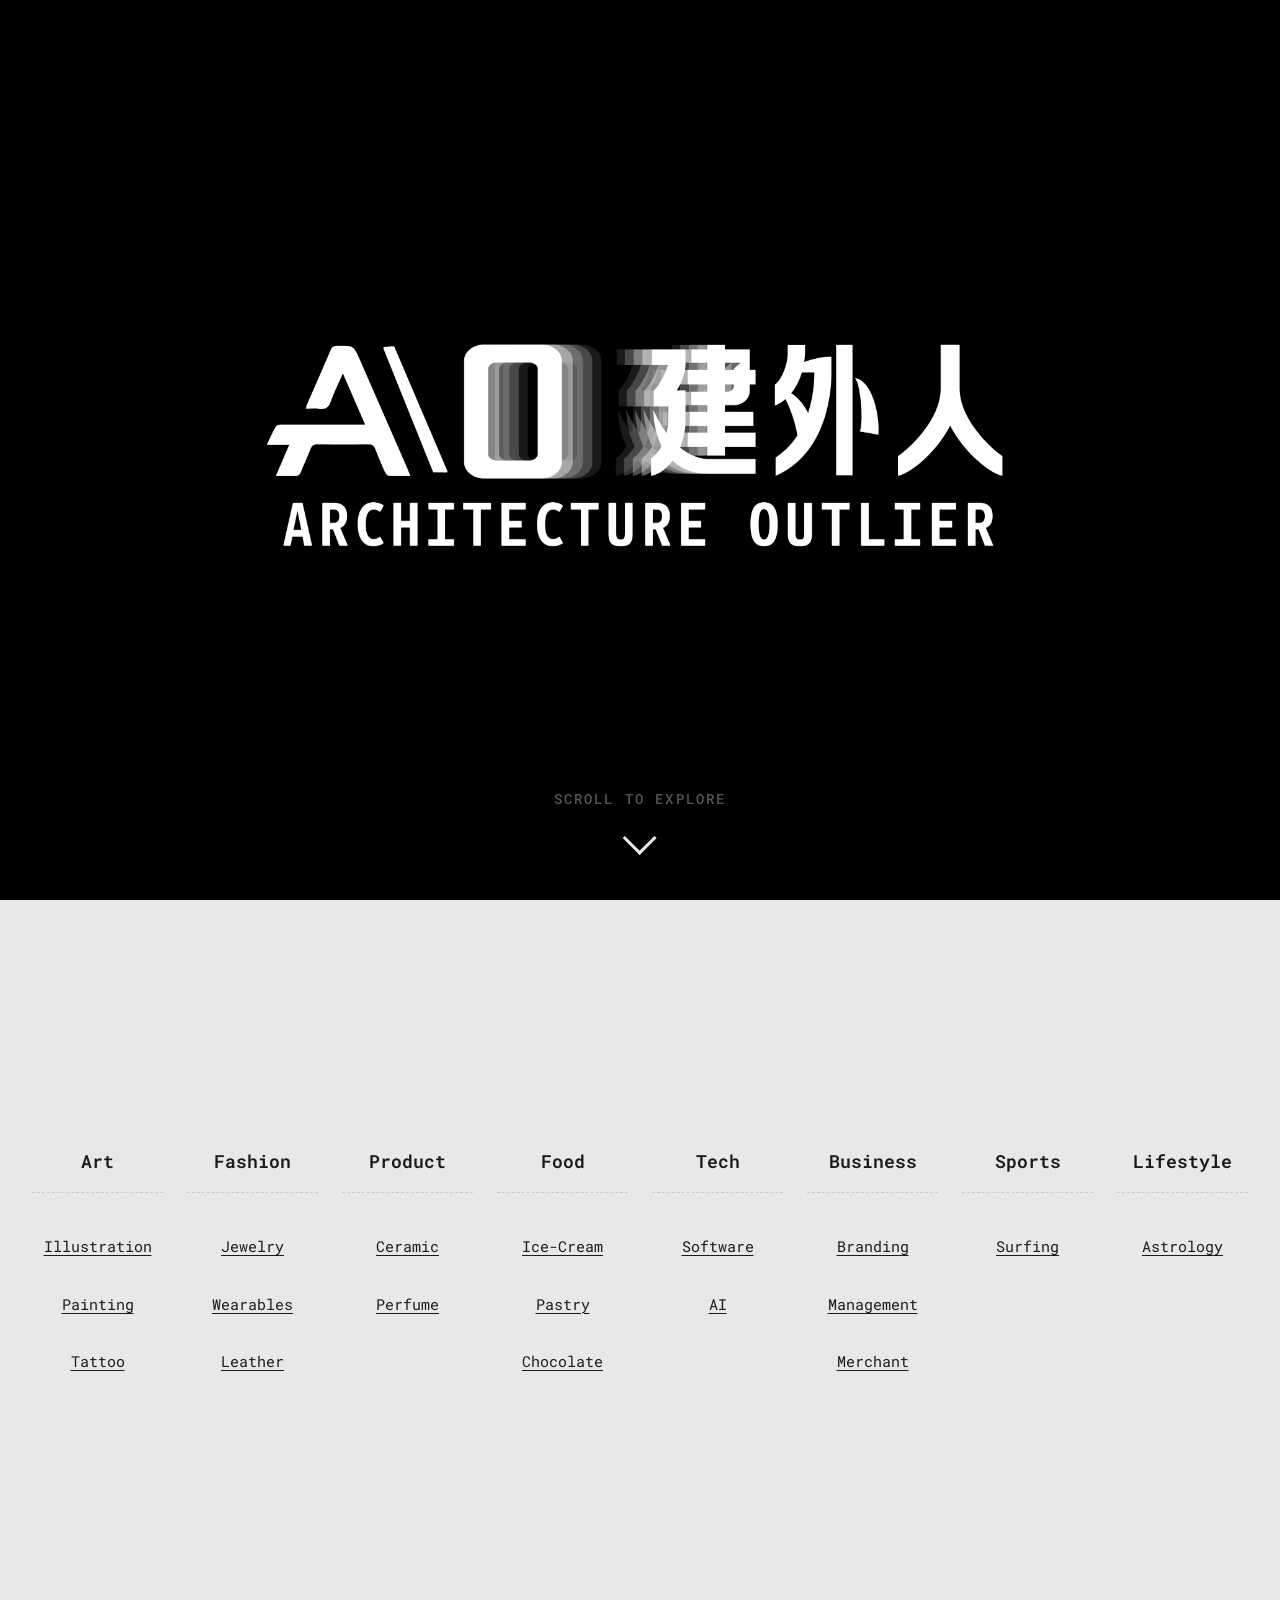
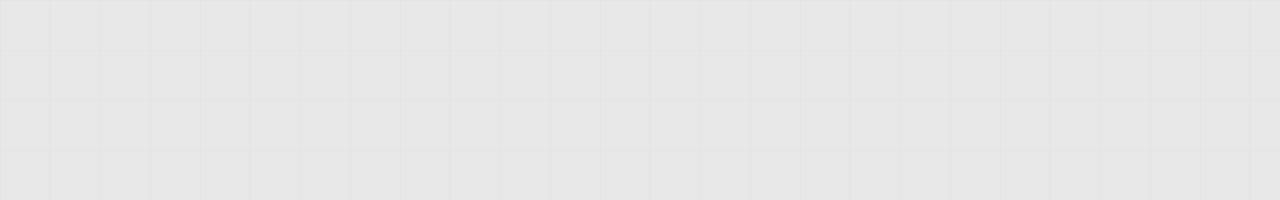
==== index.html @ df7bada5 "Initial Commit" ====
<!DOCTYPE html>
<html lang="en">
<head>
    <meta charset="UTF-8">
    <meta name="viewport" content="width=device-width, initial-scale=1.0">
    <meta name="description" content="Discover alternate career paths taken by architects - from art to tech, food to fashion.">
    <title>Architecture Outlier</title>
    
    <!-- Google Fonts - Clean monospace typography -->
    <link rel="preconnect" href="https://fonts.googleapis.com">
    <link rel="preconnect" href="https://fonts.gstatic.com" crossorigin>
    <link href="https://fonts.googleapis.com/css2?family=Bebas+Neue&family=Roboto+Mono:wght@400;500;600;700&display=swap" rel="stylesheet">
    
    <!-- Main Stylesheet -->
    <link rel="stylesheet" href="css/styles.css">
</head>
<body>
    <!-- ============================================
         HERO/NAVBAR SECTION
         Fixed header that morphs from full hero
         to compact navbar on scroll.
    ============================================= -->
    <header id="hero" class="hero">
        <div class="hero__content">
            <!-- Logo - Shrinks from large (hero) to small (navbar) -->
            <div class="hero__logo">
                <a href="./">
                    <img src="assets/AOLogo.jpg" alt="Architects Outlier" class="hero__logo-img">
                </a>
            </div>
            
            <!-- Navigation links - Fade in as hero shrinks to navbar -->
            <nav class="hero__nav">
                <a href="./" class="hero__nav-link hero__nav-link--active">Home</a>
                <a href="about.html" class="hero__nav-link">About</a>
            </nav>
        </div>
        
        <!-- Scroll indicator - Fades out on scroll -->
        <div class="hero__scroll-indicator">
            <span>Scroll to explore</span>
            <div class="hero__scroll-arrow"></div>
        </div>
    </header>
    
    <!-- Spacer to push content below the fixed hero -->
    <div id="hero-spacer" class="hero-spacer"></div>

    <!-- ============================================
         MAIN CONTENT - CATEGORY GRID
         Vertical columns for each category.
         Each column contains subcategory cards.
    ============================================= -->
    <main id="grid-section" class="grid-section">
        <div id="categories-grid" class="categories-grid">
            <!-- Categories will be dynamically inserted here by JavaScript -->
        </div>
    </main>

    <!-- ============================================
         POPOVER
         Opens next to the clicked subcategory.
         Shows article link and/or Bilibili video.
    ============================================= -->
    <div id="popover-backdrop" class="popover-backdrop"></div>
    <div id="popover" class="popover" aria-hidden="true">
        <button class="popover__close" aria-label="Close popup">&times;</button>
        <div class="popover__content">
            <h2 id="popover-title" class="popover__title"></h2>
            <div id="popover-links" class="popover__links">
                <!-- Links will be inserted dynamically -->
            </div>
            <div id="popover-video" class="popover__video">
                <!-- Bilibili embed will be inserted dynamically -->
            </div>
        </div>
    </div>

    <!-- ============================================
         CONTACT SECTION
         Fixed position in bottom-right corner.
         Shows QR codes for WeChat and Red Note.
    ============================================= -->
    <aside id="contact" class="contact">
        <div class="contact__panel">
            <div class="contact__links">
                <!-- WeChat QR Code -->
                <div class="contact__qr-item">
                    <span class="contact__qr-label">WeChat</span>
                    <div class="contact__qr-code">
                        <img src="assets/QRWechat.jpg" alt="WeChat QR Code">
                    </div>
                </div>
                <!-- Red Note QR Code -->
                <div class="contact__qr-item">
                    <span class="contact__qr-label">RED</span>
                    <div class="contact__qr-code">
                        <img src="assets/QRRedNote.jpg" alt="Red Note QR Code">
                    </div>
                </div>
            </div>
        </div>
    </aside>

    <!-- ============================================
         QR CODE LIGHTBOX
         Opens when clicking on a QR code.
    ============================================= -->
    <div id="qr-lightbox" class="qr-lightbox" aria-hidden="true">
        <button class="qr-lightbox__close" aria-label="Close">&times;</button>
        <img id="qr-lightbox-image" class="qr-lightbox__image" src="" alt="QR Code">
    </div>

    <!-- ============================================
         VIDEO MODAL
         Opens when clicking video link in popover.
    ============================================= -->
    <div id="video-modal" class="video-modal" aria-hidden="true">
        <div class="video-modal__overlay"></div>
        <div class="video-modal__container">
            <button class="video-modal__close" aria-label="Close video">&times;</button>
            <div id="video-modal-content" class="video-modal__content">
                <!-- Bilibili iframe will be inserted here -->
            </div>
        </div>
    </div>

    <!-- Main JavaScript -->
    <script src="js/main.js"></script>
</body>
</html>
---- css/styles.css ----
/* ============================================
   OUT OF ARCHITECTURE - MAIN STYLESHEET
   Dark-themed website showcasing alternate 
   career paths for architects.
   ============================================ */

/* ============================================
   CSS CUSTOM PROPERTIES (VARIABLES)
   Defines the color palette and common values.
   ============================================ */
:root {
    /* Primary Colors - Dark Theme */
    --color-bg-primary: #000000;        /* Pure black - main background */
    --color-bg-secondary: #141414;       /* Slightly lighter - sections */
    --color-bg-card: #1a1a1a;            /* Card backgrounds */
    --color-bg-card-hover: #242424;      /* Card hover state */
    
    /* Text Colors */
    --color-text-primary: #ffffff;       /* White - main text */
    --color-text-secondary: #888888;     /* Gray - secondary text */
    --color-text-muted: #555555;         /* Muted text */
    
    /* Accent Color - Warm gold/bronze */
    --color-accent: #c9a87c;             /* Warm accent */
    --color-accent-hover: #d4b88a;       /* Lighter on hover */
    --color-accent-dim: rgba(201, 168, 124, 0.3); /* Dimmed accent */
    
    /* Borders and Lines */
    --color-border: #2a2a2a;             /* Subtle borders */
    --color-border-light: #3a3a3a;       /* Lighter borders */
    
    /* Typography - Clean monospace fonts */
    --font-display: 'Bebas Neue', 'Impact', sans-serif;  /* Bold display font */
    --font-body: 'Roboto Mono', 'Courier New', monospace;  /* Monospace body font */
    
    /* Spacing */
    --spacing-xs: 0.5rem;
    --spacing-sm: 1rem;
    --spacing-md: 1.5rem;
    --spacing-lg: 2rem;
    --spacing-xl: 3rem;
    --spacing-xxl: 5rem;
    
    /* Layout */
    --navbar-height: 200px;              /* Collapsed navbar height */
    --container-max-width: 1400px;
    
    /* Transitions */
    --transition-fast: 0.2s ease;
    --transition-medium: 0.3s ease;
    --transition-slow: 0.5s ease;
    
    /* Shadows */
    --shadow-card: 0 4px 20px rgba(0, 0, 0, 0.4);
    --shadow-modal: 0 10px 50px rgba(0, 0, 0, 0.8);
}

/* ============================================
   CSS RESET & BASE STYLES
   ============================================ */
*,
*::before,
*::after {
    box-sizing: border-box;
    margin: 0;
    padding: 0;
}

html {
    scroll-behavior: smooth;
    font-size: 16px;
}

body {
    font-family: var(--font-body);
    background-color: var(--color-bg-primary);
    color: var(--color-text-primary);
    line-height: 1.6;
    min-height: 100vh;
    overflow-x: hidden;
}

/* Remove default link styles */
a {
    color: inherit;
    text-decoration: none;
}

/* Remove default button styles */
button {
    background: none;
    border: none;
    cursor: pointer;
    font-family: inherit;
    color: inherit;
}

/* Remove default list styles */
ul, ol {
    list-style: none;
}

/* Make images responsive */
img {
    max-width: 100%;
    height: auto;
    display: block;
}

/* ============================================
   HERO SECTION - FIXED MORPHING HEADER
   Fixed at top, morphs from full hero to
   compact navbar on scroll. Uses transforms
   for smooth animation without layout shifts.
   ============================================ */
.hero {
    /* Fixed positioning - always at top */
    position: fixed;
    top: 0;
    left: 0;
    right: 0;
    z-index: 1000;
    
    /* Pure black background */
    background: #000000;
    
    /* Flexbox centering */
    display: flex;
    flex-direction: column;
    justify-content: center;
    align-items: center;
    
    /* Will be set by JS - starts at 100vh */
    height: 100vh;
    
    /* Bottom border (visible when collapsed) */
    border-bottom: 2px solid transparent;
    
    /* Border transition only - height is controlled directly by JS without transition
       to avoid wobble/jitter from CSS fighting with JS updates */
    transition: border-color 0.3s ease;
    
    /* Prevent content overflow during shrink */
    overflow: hidden;
}

/* Add border when hero is in collapsed state */
.hero.is-collapsed {
    border-bottom-color: #2a2a2a;
}

/* Spacer element - pushes content below fixed hero */
.hero-spacer {
    height: 100vh;
    pointer-events: none;
}

/* ============================================
   HERO - STATIC NAVBAR STATE
   For pages that should skip the hero animation
   and start directly in navbar/collapsed state.
   ============================================ */
.hero--static-navbar {
    height: var(--navbar-height) !important;
    border-bottom-color: #2a2a2a;
}

.hero--static-navbar .hero__content {
    flex-direction: row;
    justify-content: center;
}

.hero--static-navbar .hero__logo-img {
    height: 160px !important;
}

.hero--static-navbar .hero__nav {
    opacity: 1;
    pointer-events: auto;
}

.hero--static-navbar .hero__scroll-indicator {
    display: none;
}

/* Hero content container */
.hero__content {
    display: flex;
    flex-direction: column;
    align-items: center;
    justify-content: center;
    text-align: center;
    width: 100%;
    max-width: var(--container-max-width);
    padding: 0 var(--spacing-xl);
    position: relative;
}

/* When collapsed, switch to horizontal layout */
.hero.is-collapsed .hero__content {
    flex-direction: row;
    justify-content: center;
}

/* ============================================
   HERO LOGO
   Large initially, shrinks to navbar size.
   Height controlled directly by JS.
   ============================================ */
.hero__logo {
    display: flex;
    align-items: center;
    justify-content: center;
    flex-shrink: 0;
}

.hero__logo-img {
    /* Height set directly by JS for performance */
    /* Starting at 400px (smaller than before for smoother shrink) */
    height: 400px;
    width: auto;
    max-width: 90vw;
    object-fit: contain;
    
    /* Smooth transition for hover effect only - no transition on height
       to prevent wobble when JS updates the value */
    transition: transform 0.3s ease;
    
    /* Force GPU acceleration for smoother rendering */
    transform: translateZ(0);
    backface-visibility: hidden;
    
    /* Prevent layout shift during animation */
    will-change: height, transform;
}

.hero__logo-img:hover {
    transform: scale(1.02);
}

/* ============================================
   HERO NAVIGATION
   Hidden initially, fades in as hero collapses.
   Positioned on the right in navbar state.
   ============================================ */
.hero__nav {
    /* Initially hidden */
    opacity: 0;
    
    /* Layout */
    display: flex;
    gap: var(--spacing-lg);
    align-items: center;
    
    /* Positioned on the right */
    position: absolute;
    right: var(--spacing-lg);
    top: 50%;
    transform: translateY(-50%);
    
    /* Prevent interaction when invisible */
    pointer-events: none;
    
    /* Performance optimization */
    will-change: opacity;
}

/* Enable interaction when visible */
.hero.is-collapsed .hero__nav {
    pointer-events: auto;
}

/* Navigation link styling */
.hero__nav-link {
    font-family: var(--font-body);
    font-size: 0.9rem;
    font-weight: 500;
    color: #888888;
    text-decoration: none;
    text-transform: uppercase;
    letter-spacing: 0.1em;
    padding: var(--spacing-xs) 0;
    border-bottom: 2px solid transparent;
    transition: color 0.2s ease, border-color 0.2s ease;
}

.hero__nav-link:hover {
    color: var(--color-text-primary);
}

/* Active state - current page */
.hero__nav-link--active {
    color: #e8e8e8;
    border-bottom-color: #e8e8e8;
}

/* ============================================
   SCROLL INDICATOR
   Fades out as user scrolls.
   ============================================ */
.hero__scroll-indicator {
    /* Positioning at bottom of hero */
    position: absolute;
    bottom: var(--spacing-xl);
    left: 50%;
    transform: translateX(-50%);
    
    /* Layout */
    display: flex;
    flex-direction: column;
    align-items: center;
    gap: var(--spacing-sm);
    
    /* Styling */
    color: var(--color-text-muted);
    font-size: 0.9rem;
    font-weight: 500;
    letter-spacing: 0.15em;
    text-transform: uppercase;
    
    /* Entrance animation */
    animation: fadeIn 1s ease-out 0.5s both;
    
    /* Prevent interaction when faded */
    pointer-events: none;
    
    /* Performance optimization */
    will-change: opacity;
}

/* Hide scroll indicator when hero is collapsed */
.hero.is-collapsed .hero__scroll-indicator {
    display: none;
}

.hero__scroll-arrow {
    width: 24px;
    height: 24px;
    border-right: 3px solid #e8e8e8;
    border-bottom: 3px solid #e8e8e8;
    transform: rotate(45deg);
    animation: bounceDown 2s infinite;
}

/* ============================================
   BODY COLOR SCHEME
   Body stays black, grid section is grey.
   ============================================ */

/* ============================================
   GRID SECTION - MAIN CONTENT
   Contains the category columns.
   ============================================ */
.grid-section {
    min-height: 100vh;
    /* Add top padding to account for fixed navbar height */
    /* navbar-height (200px) + extra spacing */
    padding: calc(var(--navbar-height) + var(--spacing-lg)) var(--spacing-lg) var(--spacing-xxl);
    
    /* Grey background - revealed as hero shrinks */
    background-color: #e8e8e8;
    
    /* Subtle pattern overlay on grey */
    background-image: 
        linear-gradient(rgba(201, 168, 124, 0.05) 1px, transparent 1px),
        linear-gradient(90deg, rgba(201, 168, 124, 0.05) 1px, transparent 1px);
    background-size: 50px 50px;
    
    /* Light theme colors for grid section */
    --color-text-primary: #1a1a1a;
    --color-text-secondary: #555555;
    --color-text-muted: #888888;
    --color-border: #cccccc;
    --color-border-light: #dddddd;
    --color-bg-card: #f0f0f0;
    --color-bg-card-hover: #e0e0e0;
}

/* Grid container for categories */
.categories-grid {
    display: grid;
    grid-template-columns: repeat(8, 1fr);
    gap: var(--spacing-md);
    max-width: var(--container-max-width);
    margin: 0 auto;
}

/* ============================================
   CATEGORY COLUMN
   Vertical column containing subcategory cards.
   All items center-aligned within the column.
   ============================================ */
.category-column {
    display: flex;
    flex-direction: column;
    align-items: center;  /* CENTER ALIGN all items */
    gap: var(--spacing-sm);
}

/* Category header - Simple and clean, center-aligned */
.category-header {
    font-family: var(--font-body);
    font-size: 1.1rem;
    font-weight: 600;
    color: var(--color-text-primary);
    padding: var(--spacing-sm) 0;
    text-align: center;
    border-bottom: 1px dashed var(--color-border);
    text-transform: none;
    letter-spacing: 0;
    margin-bottom: var(--spacing-sm);
    transition: all 0.3s ease;
    width: 100%;  /* Header takes full column width for border */
}

/* ============================================
   SUBCATEGORY ITEM
   Simple underlined text link for each career path.
   White background for items with both video + article.
   All items are CENTER-ALIGNED within their column.
   ============================================ */
.subcategory-card {
    padding: var(--spacing-xs) 0;
    text-align: center;  /* Center the text within the box */
    cursor: pointer;
    display: inline-block;  /* Only take up as much width as needed */
    
    /* Staggered animation on load */
    opacity: 0;
    animation: fadeInUp 0.5s ease-out forwards;
}

.subcategory-card__name {
    font-family: var(--font-body);
    font-size: 0.95rem;
    font-weight: 400;
    color: var(--color-text-primary);
    line-height: 1.6;
    text-decoration: underline;
    text-underline-offset: 3px;
    transition: color 0.2s ease, background-color 0.2s ease;
    display: inline;  /* Inline so it wraps naturally */
}

.subcategory-card:hover .subcategory-card__name {
    color: var(--color-accent);
}

/* Hide indicators */
.subcategory-card__indicators {
    display: none;
}

.subcategory-card__indicator {
    display: none;
}

/* ============================================
   POPOVER / POPUP
   Positioned next to the clicked subcategory.
   ============================================ */
.modal {
    /* Hidden by default - visibility controlled by JS */
    display: none;
}

/* Backdrop for closing popover */
.popover-backdrop {
    position: fixed;
    top: 0;
    left: 0;
    right: 0;
    bottom: 0;
    z-index: 1999;
    background: transparent;
    display: none;
    /* Match cursor with subcategory cards and popover to prevent flickering.
       The backdrop appears above the grid (due to z-index) when popover opens,
       so without this, cursor would briefly change to default arrow. */
    cursor: pointer;
}

.popover-backdrop.is-open {
    display: block;
}

/* Popover container - minimal design, positioned next to item */
.popover {
    position: fixed;
    z-index: 2000;
    background-color: #ffffff;
    border: 1px dashed #999999;
    padding: var(--spacing-sm);
    min-width: 120px;
    /* Use pointer cursor to match subcategory-card - prevents cursor flickering 
       when popover appears adjacent to the hovered item */
    cursor: pointer;
    
    /* Hidden by default */
    opacity: 0;
    visibility: hidden;
    pointer-events: none;  /* Disable pointer events when hidden */
    transition: 
        opacity 0.15s ease,
        visibility 0s linear 0.15s;
}

.popover.is-open {
    opacity: 1;
    visibility: visible;
    pointer-events: auto;  /* Enable pointer events when visible */
    transition-delay: 0s;
}

/* Close button - hidden, click outside to close */
.popover__close {
    display: none;
}

/* Popover content */
.popover__content {
    padding: 0;
}

/* Hide title in minimal popover */
.popover__title {
    display: none;
}

/* Links section - simple vertical list */
.popover__links {
    display: flex;
    flex-direction: column;
    gap: var(--spacing-xs);
}

.popover__link {
    font-family: var(--font-body);
    font-size: 0.85rem;
    color: #1a1a1a;
    text-decoration: underline;
    text-underline-offset: 2px;
    padding: 2px 0;
    display: block;
}

.popover__link:hover {
    color: #cc0000;
}

.popover__link svg {
    display: none;
}

/* Video container - hidden in list, opens in separate modal */
.popover__video {
    display: none;
}

/* Empty state */
.popover__empty {
    color: #888888;
    font-style: italic;
    font-size: 0.85rem;
}

/* ============================================
   POPOVER - MULTIPLE PROJECTS LAYOUT
   Styles for displaying multiple people/projects.
   ============================================ */

/* Individual project entry */
.popover__project {
    display: flex;
    flex-direction: column;
    gap: 4px;
}

/* Person name styling */
.popover__person-name {
    font-family: var(--font-body);
    font-size: 0.9rem;
    font-weight: 600;
    color: #1a1a1a;
    margin-bottom: 2px;
}

.popover__person-name a {
    color: #1a1a1a;
    text-decoration: underline;
    text-underline-offset: 2px;
}

.popover__person-name a:hover {
    color: #cc0000;
}

/* Links container within a project */
.popover__project-links {
    display: flex;
    flex-direction: column;
    gap: 2px;
    padding-left: 8px;
}

/* No links placeholder */
.popover__no-links {
    font-family: var(--font-body);
    font-size: 0.8rem;
    color: #888888;
    font-style: italic;
}

/* Separator between projects */
.popover__separator {
    border: none;
    border-top: 1px dashed #cccccc;
    margin: var(--spacing-xs) 0;
}

/* ============================================
   ABOUT PAGE
   Two-section layout for About Me and About Project.
   ============================================ */
.about-section {
    min-height: 100vh;
    /* Top padding accounts for fixed navbar + breathing room */
    padding: calc(var(--navbar-height) + var(--spacing-lg)) var(--spacing-lg) var(--spacing-xxl);
    
    /* Grey background - same as grid section */
    background-color: #e8e8e8;
    
    /* Subtle pattern overlay */
    background-image: 
        linear-gradient(rgba(201, 168, 124, 0.05) 1px, transparent 1px),
        linear-gradient(90deg, rgba(201, 168, 124, 0.05) 1px, transparent 1px);
    background-size: 50px 50px;
    
    /* Light theme colors */
    --color-text-primary: #1a1a1a;
    --color-text-secondary: #555555;
}

.about-container {
    max-width: 800px;
    margin: 0 auto;
    display: flex;
    flex-direction: column;
    gap: var(--spacing-xxl);
}

/* Individual about block (About Me / About Project) */
.about-block {
    display: flex;
    flex-direction: column;
    gap: var(--spacing-md);
}

.about-block__title {
    font-family: var(--font-body);
    font-size: 1.2rem;
    font-weight: 600;
    color: var(--color-text-primary);
    text-transform: uppercase;
    letter-spacing: 0.1em;
    padding-bottom: var(--spacing-sm);
    border-bottom: 1px dashed var(--color-border);
}

.about-block__content {
    display: flex;
    flex-direction: column;
    gap: var(--spacing-md);
}

.about-block__content p {
    font-family: var(--font-body);
    font-size: 1rem;
    line-height: 1.8;
    color: var(--color-text-primary);
}

/* ============================================
   CONTACT SECTION
   Fixed position bottom-right corner.
   Shows QR codes for WeChat and Red Note.
   ============================================ */
.contact {
    position: fixed;
    bottom: var(--spacing-lg);
    right: var(--spacing-lg);
    z-index: 500;
    display: flex;
    flex-direction: column;
    align-items: flex-end;
    gap: var(--spacing-md);
}

/* Hide toggle button - show QR codes directly */
.contact__toggle {
    display: none;
}

.contact__icon {
    display: none;
}

/* Contact panel - always visible, no toggle needed */
.contact__panel {
    display: flex;
    flex-direction: column;
    align-items: flex-end;
    gap: var(--spacing-md);
}

.contact__title {
    display: none;
}

.contact__links {
    display: flex;
    flex-direction: column;
    align-items: flex-end;
    gap: var(--spacing-md);
}

/* QR code item */
.contact__qr-item {
    display: flex;
    align-items: center;
    gap: var(--spacing-sm);
}

.contact__qr-label {
    font-family: var(--font-body);
    font-size: 0.9rem;
    color: var(--color-text-secondary);
    text-decoration: underline;
    text-underline-offset: 2px;
}

.contact__qr-code {
    width: 70px;
    height: 70px;
    background-color: #ffffff;
    border: 1px solid var(--color-border);
    display: flex;
    align-items: center;
    justify-content: center;
    cursor: pointer;
    transition: transform 0.2s ease, box-shadow 0.2s ease;
}

.contact__qr-code:hover {
    transform: scale(1.05);
    box-shadow: 0 4px 12px rgba(0, 0, 0, 0.3);
}

.contact__qr-code img {
    width: 100%;
    height: 100%;
    object-fit: contain;
}

/* QR Code Lightbox */
.qr-lightbox {
    position: fixed;
    top: 0;
    left: 0;
    right: 0;
    bottom: 0;
    z-index: 4000;
    display: flex;
    align-items: center;
    justify-content: center;
    background-color: rgba(0, 0, 0, 0.9);
    cursor: pointer;
    
    /* Hidden by default */
    opacity: 0;
    visibility: hidden;
    transition: opacity 0.3s ease, visibility 0s linear 0.3s;
}

.qr-lightbox.is-open {
    opacity: 1;
    visibility: visible;
    transition-delay: 0s;
}

.qr-lightbox__image {
    max-width: 90vw;
    max-height: 90vh;
    width: 400px;
    height: 400px;
    background-color: #ffffff;
    padding: 20px;
    object-fit: contain;
}

.qr-lightbox__close {
    position: absolute;
    top: 20px;
    right: 30px;
    font-size: 3rem;
    color: #ffffff;
    background: none;
    border: none;
    cursor: pointer;
    transition: color 0.2s ease;
}

.qr-lightbox__close:hover {
    color: var(--color-accent);
}

/* ============================================
   VIDEO MODAL
   Full-screen video player overlay.
   ============================================ */
.video-modal {
    position: fixed;
    top: 0;
    left: 0;
    right: 0;
    bottom: 0;
    z-index: 3000;
    display: flex;
    align-items: center;
    justify-content: center;
    padding: var(--spacing-xl);
    
    /* Hidden by default */
    visibility: hidden;
    opacity: 0;
    transition: 
        visibility 0s linear 0.3s,
        opacity 0.3s ease;
}

.video-modal.is-open {
    visibility: visible;
    opacity: 1;
    transition-delay: 0s;
}

.video-modal__overlay {
    position: absolute;
    top: 0;
    left: 0;
    right: 0;
    bottom: 0;
    background-color: rgba(0, 0, 0, 0.9);
}

.video-modal__container {
    position: relative;
    width: 100%;
    max-width: 900px;
}

.video-modal__close {
    position: absolute;
    top: -40px;
    right: 0;
    width: 36px;
    height: 36px;
    display: flex;
    align-items: center;
    justify-content: center;
    font-size: 2rem;
    color: #ffffff;
    background: none;
    border: none;
    cursor: pointer;
    transition: color 0.2s ease;
}

.video-modal__close:hover {
    color: var(--color-accent);
}

.video-modal__content iframe {
    width: 100%;
    aspect-ratio: 16 / 9;
    border: none;
}

/* ============================================
   ANIMATIONS
   Keyframe animations used throughout.
   ============================================ */

/* Fade in from bottom */
@keyframes fadeInUp {
    from {
        opacity: 0;
        transform: translateY(20px);
    }
    to {
        opacity: 1;
        transform: translateY(0);
    }
}

/* Simple fade in */
@keyframes fadeIn {
    from {
        opacity: 0;
    }
    to {
        opacity: 1;
    }
}

/* Bounce down animation for scroll arrow */
@keyframes bounceDown {
    0%, 20%, 50%, 80%, 100% {
        transform: rotate(45deg) translateY(0);
    }
    40% {
        transform: rotate(45deg) translateY(8px);
    }
    60% {
        transform: rotate(45deg) translateY(4px);
    }
}

/* ============================================
   RESPONSIVE STYLES
   Comprehensive breakpoints for all devices.
   ============================================ */

/* Large desktop (1400px+) */
@media (min-width: 1400px) {
    .categories-grid {
        gap: var(--spacing-lg);
    }
    
    .subcategory-card {
        padding: var(--spacing-lg) var(--spacing-md);
    }
}

/* Desktop to tablet transition (1200px) */
@media (max-width: 1200px) {
    .categories-grid {
        grid-template-columns: repeat(4, 1fr);
        gap: var(--spacing-sm);
    }
    
    .category-header {
        font-size: 1rem;
        padding: var(--spacing-xs);
    }
}

/* Tablet (1024px) */
@media (max-width: 1024px) {
    :root {
        --navbar-height: 170px;
    }
    
    .categories-grid {
        grid-template-columns: repeat(4, 1fr);
    }
    
    .hero__nav-link {
        font-size: 0.8rem;
    }
    
    .grid-section {
        padding: calc(var(--navbar-height) + var(--spacing-md)) var(--spacing-md) var(--spacing-xxl);
    }
}

/* Tablet portrait (768px) */
@media (max-width: 768px) {
    :root {
        --navbar-height: 150px;
    }
    
    .categories-grid {
        grid-template-columns: repeat(2, 1fr);
        gap: var(--spacing-md);
    }
    
    .hero {
        padding: var(--spacing-md);
        /* Override overflow:hidden to prevent logo cutoff in Chrome */
        overflow: visible !important;
    }
    
    .hero__content {
        padding: 0 var(--spacing-md);
    }
    
    /* Logo uses most of navbar height */
    .hero__logo-img {
        height: 130px !important;
        max-height: 130px !important;
    }
    
    /* Stack nav links vertically (Home on top, About below) */
    .hero__nav,
    .hero.is-collapsed .hero__nav,
    .hero--static-navbar .hero__nav {
        flex-direction: column;
        align-items: flex-end;
        gap: var(--spacing-xs);
        right: var(--spacing-md);
    }
    
    .hero__nav-link {
        font-size: 0.8rem;
    }
    
    .hero__scroll-indicator {
        font-size: 0.75rem;
    }
    
    /* Extra bottom padding for QR codes on tablet */
    .grid-section {
        padding-bottom: 200px;
    }
    
    .about-section {
        padding-bottom: 200px;
    }
    
    /* Popover adjustments for tablet */
    .popover {
        min-width: 100px;
    }
    
    /* Contact section adjustments */
    .contact__panel {
        width: 260px;
    }
}

/* Mobile landscape (640px) */
@media (max-width: 640px) {
    :root {
        --navbar-height: 130px;
    }
    
    .categories-grid {
        grid-template-columns: repeat(2, 1fr);
    }
    
    .category-header {
        font-size: 0.9rem;
        letter-spacing: 0.1em;
    }
    
    .subcategory-card__name {
        font-size: 0.9rem;
    }
    
    /* Logo uses most of navbar height */
    .hero__logo-img {
        height: 110px !important;
        max-height: 110px !important;
    }
    
    .hero__nav-link {
        font-size: 0.75rem;
        letter-spacing: 0.05em;
    }
}

/* Mobile portrait (480px) */
@media (max-width: 480px) {
    :root {
        --navbar-height: 110px;
    }
    
    .categories-grid {
        grid-template-columns: 1fr 1fr;
    }
    
    .hero {
        padding: var(--spacing-sm);
    }
    
    /* Logo uses most of navbar height */
    .hero__logo-img {
        height: 90px !important;
        max-height: 90px !important;
    }
    
    .hero__nav {
        right: var(--spacing-sm);
    }
    
    .hero__nav-link {
        font-size: 0.7rem;
    }
    
    /* Contact button - smaller and tucked away */
    .contact {
        bottom: var(--spacing-sm);
        right: var(--spacing-sm);
    }
    
    .contact__panel {
        width: calc(100vw - var(--spacing-lg));
        right: calc(-1 * var(--spacing-sm));
    }
    
    /* Popover on mobile */
    .popover {
        min-width: 90px;
    }
    
    .popover__link {
        font-size: 0.8rem;
    }
    
    /* Grid section padding - accounts for navbar + room for QR codes at bottom */
    .grid-section {
        padding: calc(var(--navbar-height) + var(--spacing-md)) var(--spacing-sm) 200px;
    }
    
    /* About section - room for QR codes at bottom */
    .about-section {
        padding-bottom: 200px;
    }
    
    /* Category header smaller on mobile */
    .category-header {
        font-size: 1.1rem;
        letter-spacing: 0.15em;
    }
}

/* Extra small mobile (360px) */
@media (max-width: 360px) {
    :root {
        --navbar-height: 100px;
    }
    
    .categories-grid {
        grid-template-columns: 1fr;
    }
    
    .category-column {
        /* Stack categories vertically on tiny screens */
        border-bottom: 1px solid var(--color-border);
        padding-bottom: var(--spacing-md);
    }
    
    .category-column:last-child {
        border-bottom: none;
    }
    
    /* Logo uses most of navbar height */
    .hero__logo-img {
        height: 80px !important;
        max-height: 80px !important;
    }
    
    .hero__nav-link {
        font-size: 0.65rem;
    }
    
    /* Contact QR codes smaller on tiny screens */
    .contact__qr-code {
        width: 55px;
        height: 55px;
    }
    
    .contact__qr-label {
        font-size: 0.75rem;
    }
    
    .qr-lightbox__image {
        width: 280px;
        height: 280px;
    }
}

/* ============================================
   REDUCED MOTION
   Respects user preference for reduced motion.
   ============================================ */
@media (prefers-reduced-motion: reduce) {
    *,
    *::before,
    *::after {
        animation-duration: 0.01ms !important;
        animation-iteration-count: 1 !important;
        transition-duration: 0.01ms !important;
    }
    
    html {
        scroll-behavior: auto;
    }
}

/* ============================================
   HIGH CONTRAST MODE
   Improves visibility for users with high contrast.
   ============================================ */
@media (prefers-contrast: high) {
    :root {
        --color-border: #444444;
        --color-border-light: #555555;
        --color-text-secondary: #aaaaaa;
    }
    
    .subcategory-card {
        border-width: 2px;
    }
    
    .modal__container {
        border-width: 2px;
    }
}

/* ============================================
   UTILITY CLASSES
   Helper classes for common patterns.
   ============================================ */
.visually-hidden {
    position: absolute;
    width: 1px;
    height: 1px;
    padding: 0;
    margin: -1px;
    overflow: hidden;
    clip: rect(0, 0, 0, 0);
    white-space: nowrap;
    border: 0;
}
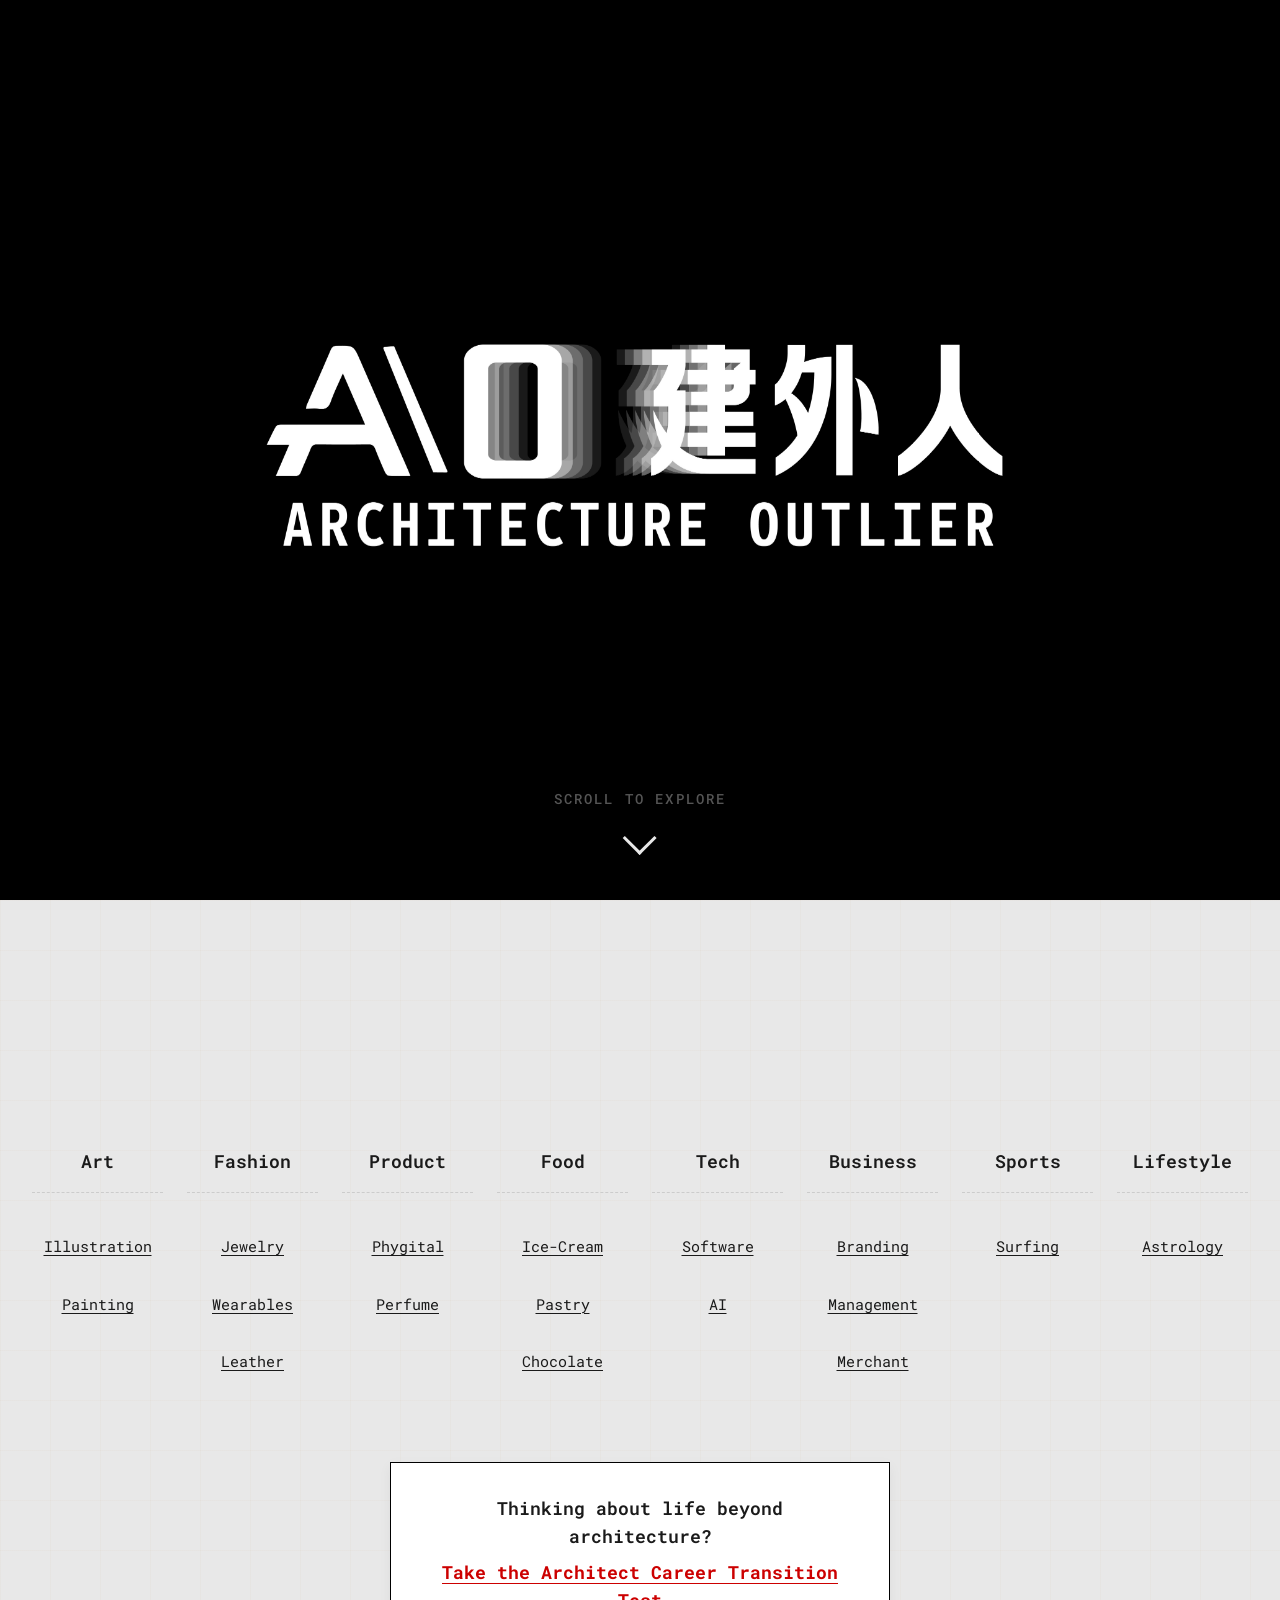
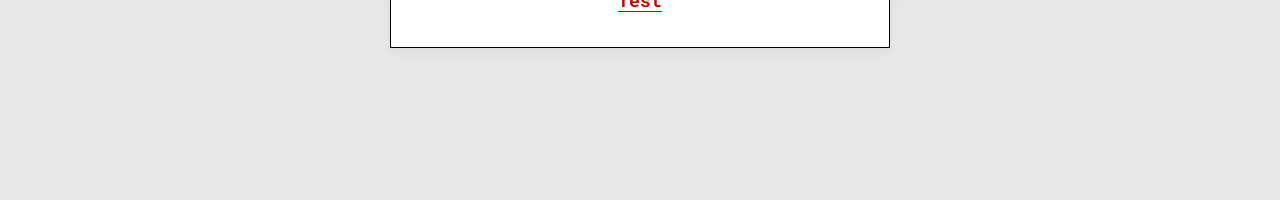
==== commit b92e070d: "Add test link button" ====
--- a/index.html
+++ b/index.html
@@ -1,19 +1,30 @@
 <!DOCTYPE html>
 <html lang="en">
+
 <head>
+    <!-- Google tag (gtag.js) -->
+    <script async src="https://www.googletagmanager.com/gtag/js?id=G-R3W306V138"></script>
+    <script>
+        window.dataLayer = window.dataLayer || []; function gtag() { dataLayer.push(arguments); } gtag('js', new Date()); gtag('config', 'G-R3W306V138');
+    </script>
     <meta charset="UTF-8">
     <meta name="viewport" content="width=device-width, initial-scale=1.0">
-    <meta name="description" content="Discover alternate career paths taken by architects - from art to tech, food to fashion.">
+    <meta name="description"
+        content="Discover alternate career paths taken by architects - from art to tech, food to fashion.">
     <title>Architecture Outlier</title>
-    
+    <link rel="icon" href="/favicon.ico">
+
     <!-- Google Fonts - Clean monospace typography -->
     <link rel="preconnect" href="https://fonts.googleapis.com">
     <link rel="preconnect" href="https://fonts.gstatic.com" crossorigin>
-    <link href="https://fonts.googleapis.com/css2?family=Bebas+Neue&family=Roboto+Mono:wght@400;500;600;700&display=swap" rel="stylesheet">
-    
+    <link
+        href="https://fonts.googleapis.com/css2?family=Bebas+Neue&family=Roboto+Mono:wght@400;500;600;700&display=swap"
+        rel="stylesheet">
+
     <!-- Main Stylesheet -->
     <link rel="stylesheet" href="css/styles.css">
 </head>
+
 <body>
     <!-- ============================================
          HERO/NAVBAR SECTION
@@ -28,21 +39,21 @@
                     <img src="assets/AOLogo.jpg" alt="Architects Outlier" class="hero__logo-img">
                 </a>
             </div>
-            
+
             <!-- Navigation links - Fade in as hero shrinks to navbar -->
             <nav class="hero__nav">
                 <a href="./" class="hero__nav-link hero__nav-link--active">Home</a>
                 <a href="about.html" class="hero__nav-link">About</a>
             </nav>
         </div>
-        
+
         <!-- Scroll indicator - Fades out on scroll -->
         <div class="hero__scroll-indicator">
             <span>Scroll to explore</span>
             <div class="hero__scroll-arrow"></div>
         </div>
     </header>
-    
+
     <!-- Spacer to push content below the fixed hero -->
     <div id="hero-spacer" class="hero-spacer"></div>
 
@@ -54,6 +65,12 @@
     <main id="grid-section" class="grid-section">
         <div id="categories-grid" class="categories-grid">
             <!-- Categories will be dynamically inserted here by JavaScript -->
+        </div>
+
+        <!-- Career Test CTA Box -->
+        <div class="cta-box">
+            <p>Thinking about life beyond architecture?</p>
+            <a href="https://www.aomyfortune.cn" target="_blank" class="cta-box__link">Take the Architect Career Transition Test</a>
         </div>
     </main>
 
@@ -128,4 +145,5 @@
     <!-- Main JavaScript -->
     <script src="js/main.js"></script>
 </body>
+
 </html>
--- a/css/styles.css
+++ b/css/styles.css
@@ -927,6 +927,46 @@
 }
 
 /* ============================================
+   CTA BOX
+   Call to action box at the bottom of the grid.
+   ============================================ */
+.cta-box {
+    max-width: 500px;
+    margin: var(--spacing-xxl) auto 0;
+    padding: var(--spacing-lg);
+    background-color: #ffffff;
+    border: 1px solid #000000;
+    text-align: center;
+    display: flex;
+    flex-direction: column;
+    gap: var(--spacing-xs);
+    box-shadow: 0 4px 12px rgba(0, 0, 0, 0.05);
+    animation: fadeInUp 0.8s ease-out 0.5s both;
+}
+
+.cta-box p {
+    font-family: var(--font-body);
+    font-size: 1.1rem;
+    font-weight: 600;
+    color: #1a1a1a;
+}
+
+.cta-box__link {
+    font-family: var(--font-body);
+    font-size: 1.1rem;
+    font-weight: 700;
+    color: #cc0000;
+    text-decoration: underline;
+    text-underline-offset: 4px;
+    transition: all 0.2s ease;
+}
+
+.cta-box__link:hover {
+    color: #ff0000;
+    text-decoration-thickness: 2px;
+}
+
+/* ============================================
    RESPONSIVE STYLES
    Comprehensive breakpoints for all devices.
    ============================================ */
@@ -1037,6 +1077,16 @@
     .contact__panel {
         width: 260px;
     }
+
+    .cta-box {
+        max-width: 90%;
+        margin-top: var(--spacing-xl);
+        padding: var(--spacing-md);
+    }
+
+    .cta-box p, .cta-box__link {
+        font-size: 1rem;
+    }
 }
 
 /* Mobile landscape (640px) */
@@ -1132,6 +1182,15 @@
     .category-header {
         font-size: 1.1rem;
         letter-spacing: 0.15em;
+    }
+
+    .cta-box {
+        padding: var(--spacing-sm);
+        margin-top: var(--spacing-lg);
+    }
+
+    .cta-box p, .cta-box__link {
+        font-size: 0.9rem;
     }
 }
 
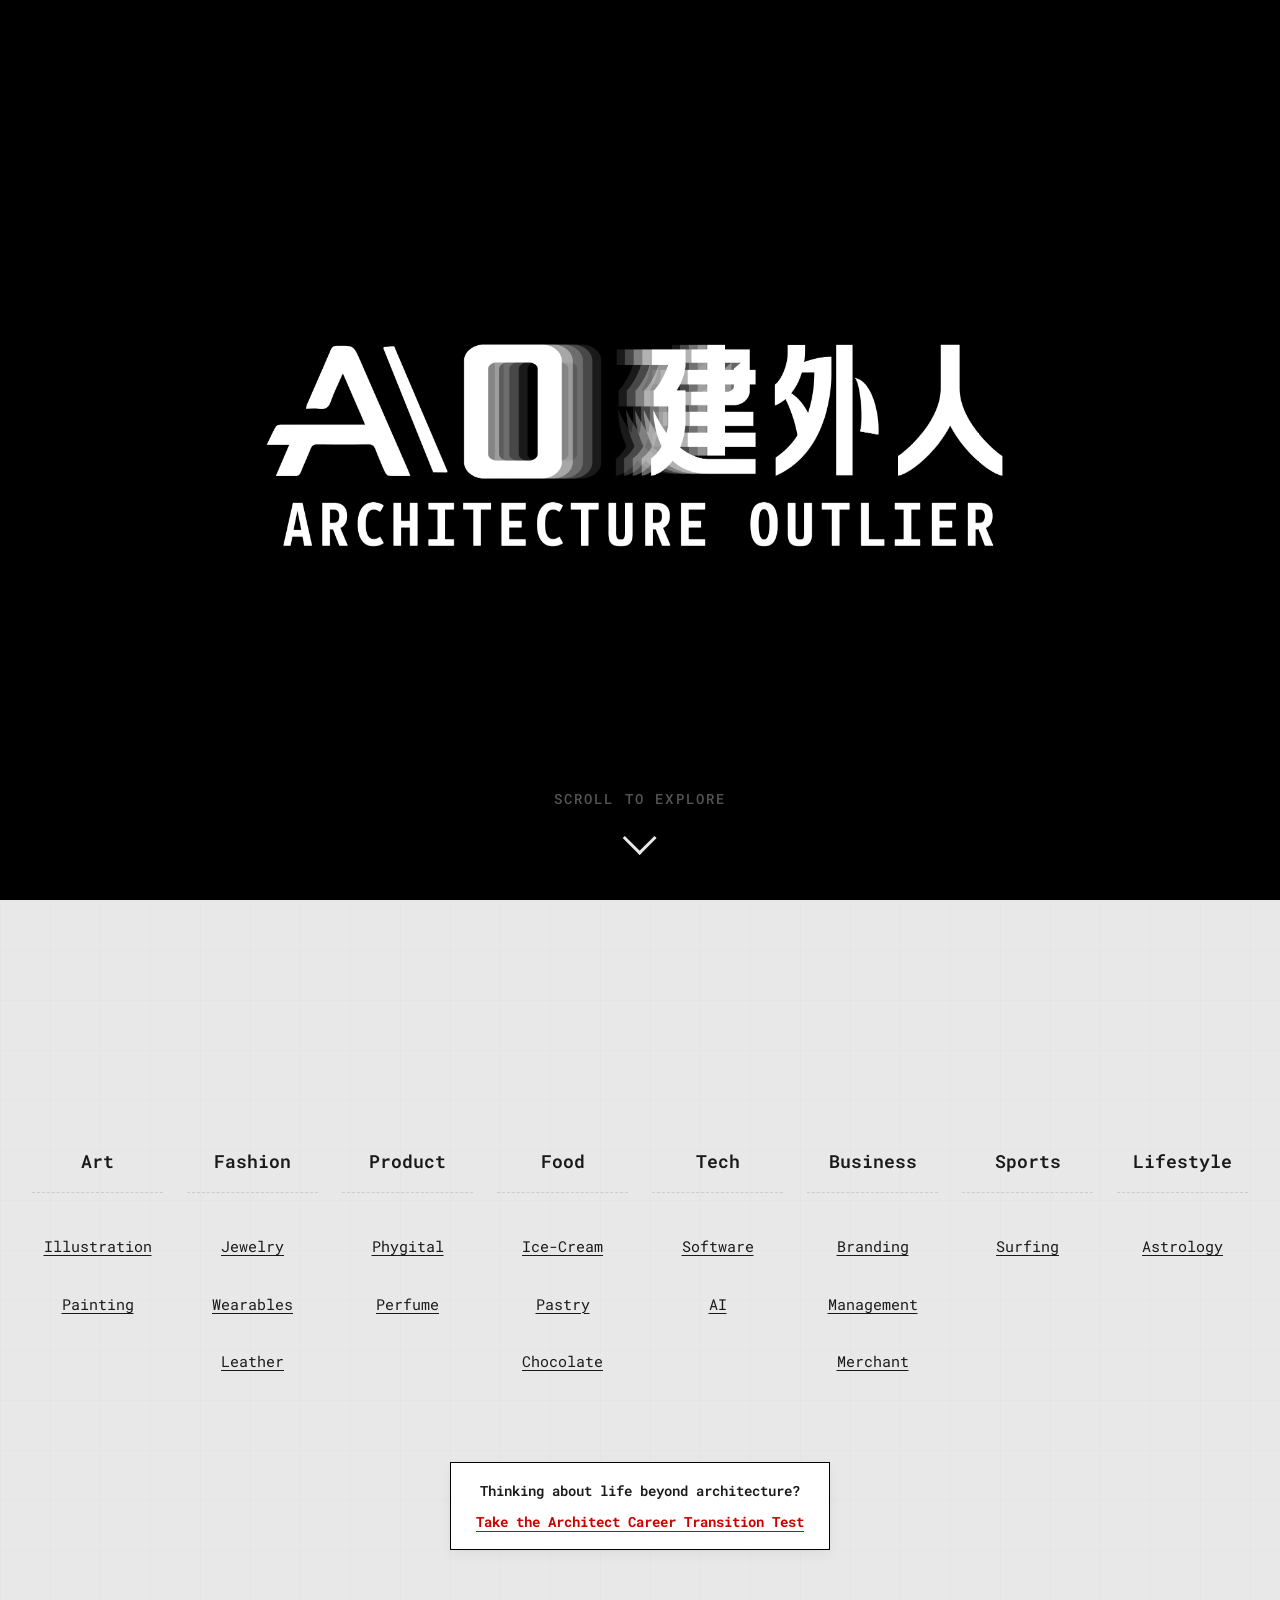
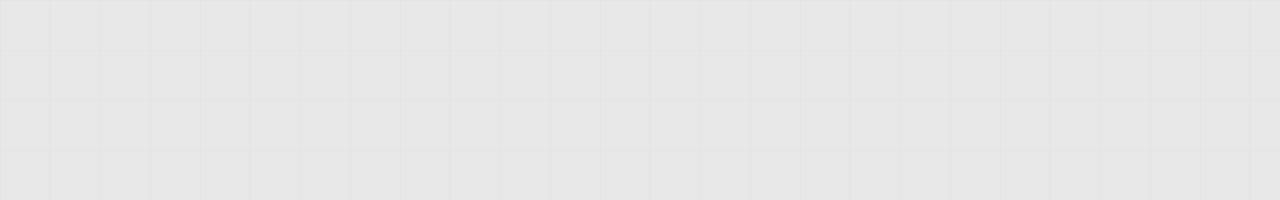
==== commit 595edaa4: "Make the test link  button smaller" ====
--- a/index.html
+++ b/index.html
@@ -70,7 +70,7 @@
         <!-- Career Test CTA Box -->
         <div class="cta-box">
             <p>Thinking about life beyond architecture?</p>
-            <a href="https://www.aomyfortune.cn" target="_blank" class="cta-box__link">Take the Architect Career Transition Test</a>
+            <a href="https://www.aomyfortune.cn/test" target="_blank" class="cta-box__link">Take the Architect Career Transition Test</a>
         </div>
     </main>
 
--- a/css/styles.css
+++ b/css/styles.css
@@ -931,9 +931,9 @@
    Call to action box at the bottom of the grid.
    ============================================ */
 .cta-box {
-    max-width: 500px;
+    max-width: 380px;
     margin: var(--spacing-xxl) auto 0;
-    padding: var(--spacing-lg);
+    padding: var(--spacing-sm) var(--spacing-md);
     background-color: #ffffff;
     border: 1px solid #000000;
     text-align: center;
@@ -946,14 +946,14 @@
 
 .cta-box p {
     font-family: var(--font-body);
-    font-size: 1.1rem;
+    font-size: 0.9rem;
     font-weight: 600;
     color: #1a1a1a;
 }
 
 .cta-box__link {
     font-family: var(--font-body);
-    font-size: 1.1rem;
+    font-size: 0.9rem;
     font-weight: 700;
     color: #cc0000;
     text-decoration: underline;
@@ -1079,13 +1079,13 @@
     }
 
     .cta-box {
-        max-width: 90%;
+        max-width: 320px;
         margin-top: var(--spacing-xl);
-        padding: var(--spacing-md);
+        padding: var(--spacing-sm) var(--spacing-md);
     }
 
     .cta-box p, .cta-box__link {
-        font-size: 1rem;
+        font-size: 0.85rem;
     }
 }
 
@@ -1190,7 +1190,7 @@
     }
 
     .cta-box p, .cta-box__link {
-        font-size: 0.9rem;
+        font-size: 0.8rem;
     }
 }
 
